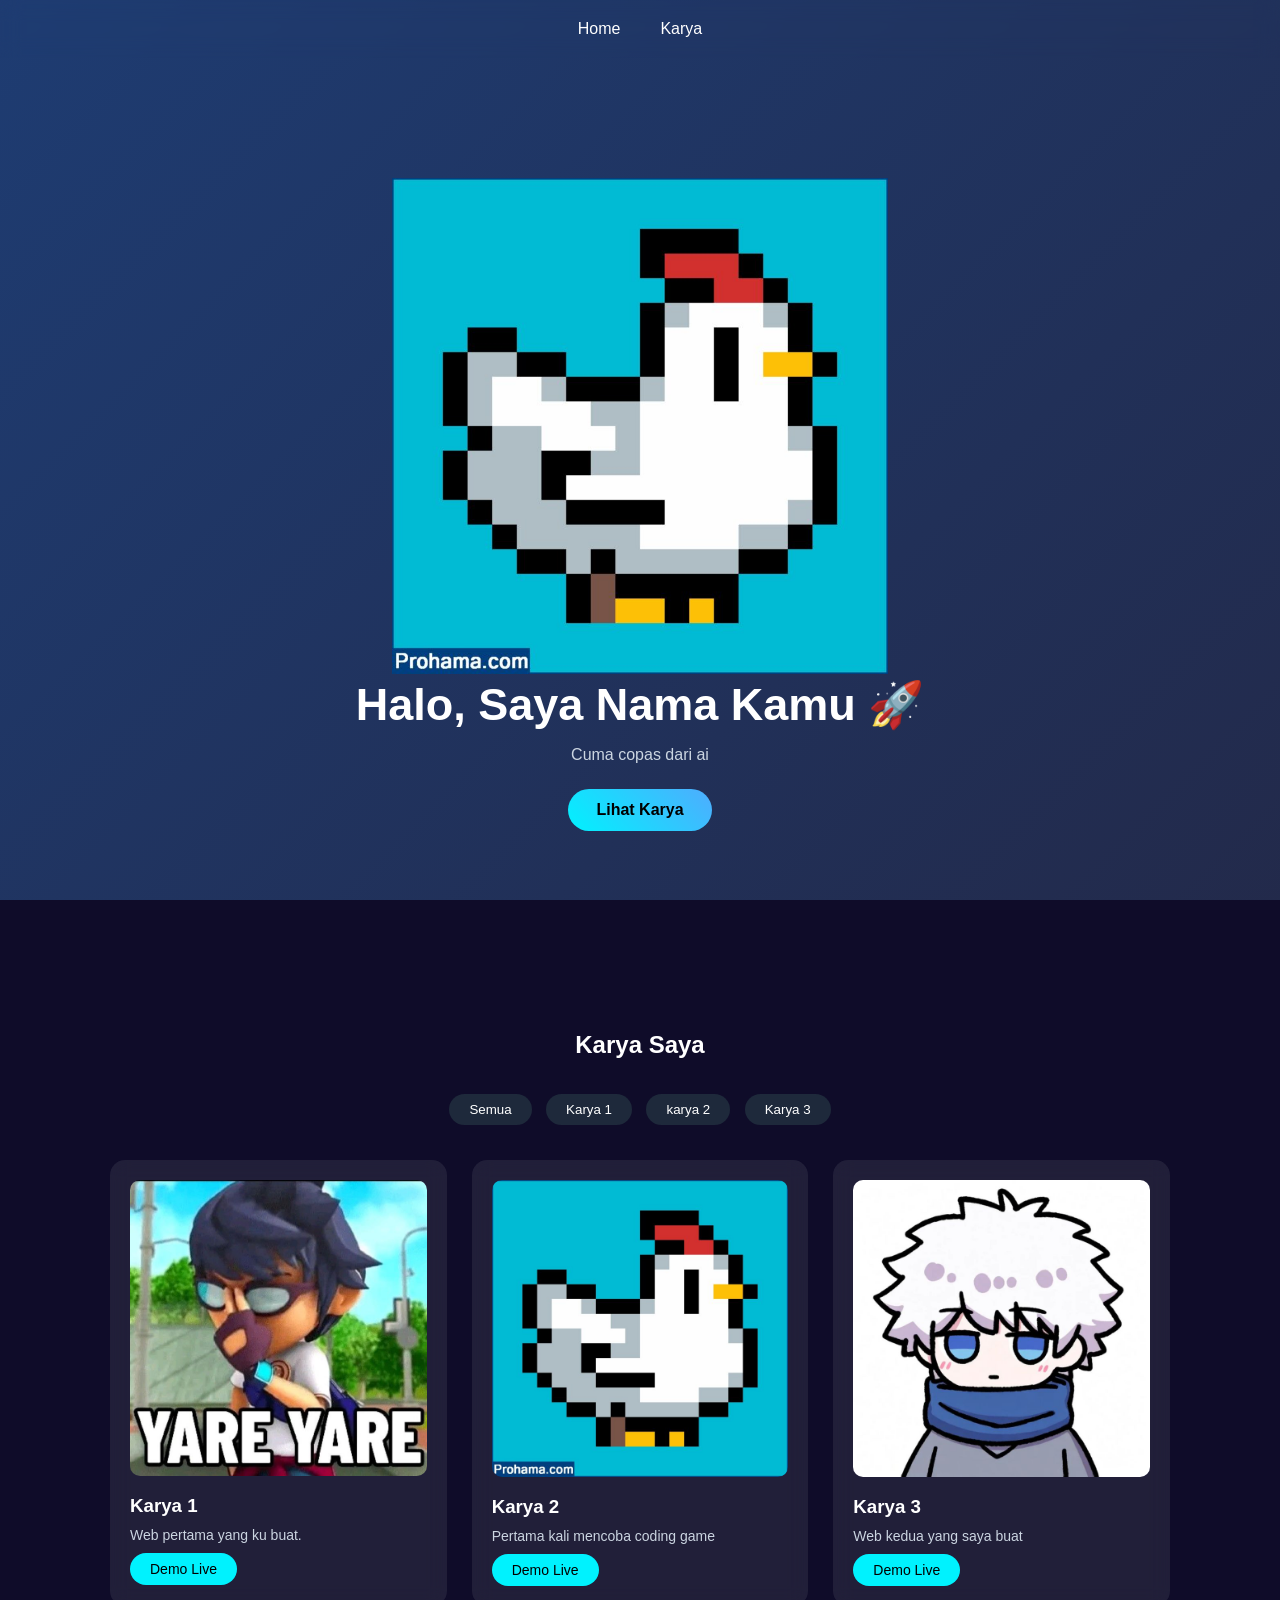
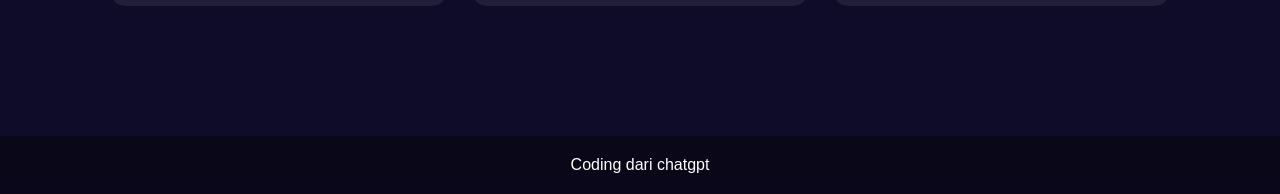
==== profil/index.html @ 42c7dd25 "tambah ucapan" ====
<!DOCTYPE html>
<html lang="en">
<head>
<meta charset="UTF-8">
<meta name="viewport" content="width=device-width, initial-scale=1.0">
<title>Portfolio Startup</title>

<link rel="icon" type="image/png" href="../../../../Downloads/images.png">

<link rel="stylesheet" href="style.css">
</head>

<body>

<nav>
<a href="#home">Home</a>
<a href="#portfolio">Karya</a>
</nav>

<section class="hero" id="home">

    <img src="chiken_2_p2-768x768.jpg" width="40%" alt="ayam">
<h1>Halo, Saya Nama Kamu 🚀</h1>
<p>Cuma copas dari ai</p>
<a href="#portfolio" class="btn">Lihat Karya</a>
</section>

<section class="portfolio" id="portfolio">
<h2>Karya Saya</h2>

<div class="filter-buttons">
<button onclick="filterProject('all')">Semua</button>
<button onclick="filterProject('web')">Karya 1</button>
<button onclick="filterProject('game')">karya 2</button>
<button onclick="filterProject('design')">Karya 3</button>
</div>

<div class="project-grid">

<div class="project-card web">
<img src="download (10).jpg">
<h3>Karya 1</h3>
<p>Web pertama yang ku buat.</p>
<a href="html_basic_01/index1.html" class="demo-btn">Demo Live</a>
</div>

<div class="project-card game">
<img src="chiken_2_p2-768x768.jpg">
<h3>Karya 2</h3>
<p>Pertama kali mencoba coding game</p>
<a href="html_basic_02/game.html" class="demo-btn">Demo Live</a>
</div>

<div class="project-card design">
<img src="[500] avatar 𓂃꙳⋆.jpg">
<h3>Karya 3</h3>
<p>Web kedua yang saya buat</p>
<a href="html_basic_02/index2.html" class="demo-btn">Demo Live</a>
</div>

</div>
</section>

<footer>
Coding dari chatgpt
</footer>

<script>

/* 🎬 Scroll Animation */
const cards = document.querySelectorAll('.project-card');

window.addEventListener('scroll', () => {
cards.forEach(card => {
const rect = card.getBoundingClientRect();
if(rect.top < window.innerHeight - 100){
card.classList.add('show');
}
});
});

/* 🖼 Filter */
function filterProject(category){
const projects = document.querySelectorAll('.project-card');

projects.forEach(project=>{
project.style.display='none';
if(category === 'all' || project.classList.contains(category)){
project.style.display='block';
}
});
}

</script>

</body>
</html>
---- profil/style.css ----
*{
margin:0;
padding:0;
box-sizing:border-box;
font-family: 'Segoe UI', sans-serif;
scroll-behavior:smooth;
}

body{
color:white;
background:#0f0c29;
overflow-x:hidden;
}

/* 🌈 Animated Gradient Background */
body::before{
content:"";
position:fixed;
top:0;
left:0;
width:100%;
height:100%;
background:linear-gradient(-45deg,#0f0c29,#302b63,#24243e,#1e3c72);
background-size:400% 400%;
animation:gradientMove 12s ease infinite;
z-index:-1;
}

@keyframes gradientMove{
0%{background-position:0% 50%;}
50%{background-position:100% 50%;}
100%{background-position:0% 50%;}
}

/* Navbar */
nav{
display:flex;
justify-content:center;
gap:40px;
padding:20px;
backdrop-filter:blur(10px);
position:sticky;
top:0;
}

nav a{
color:white;
text-decoration:none;
font-weight:500;
transition:0.3s;
}

nav a:hover{
color:#00f2fe;
}

/* Hero */
.hero{
text-align:center;
padding:120px 20px;
}

.hero h1{
font-size:45px;
}

.hero p{
margin-top:15px;
color:#cbd5e1;
}

.btn{
display:inline-block;
margin-top:25px;
padding:12px 28px;
background:linear-gradient(45deg,#00f2fe,#4facfe);
border:none;
color:black;
border-radius:30px;
text-decoration:none;
font-weight:bold;
transition:0.3s;
cursor:pointer;
}

.btn:hover{
transform:scale(1.05);
}

/* Portfolio */
.portfolio{
padding:80px 20px;
max-width:1100px;
margin:auto;
}

.portfolio h2{
text-align:center;
margin-bottom:30px;
}

/* Filter Buttons */
.filter-buttons{
text-align:center;
margin-bottom:30px;
}

.filter-buttons button{
margin:5px;
padding:8px 20px;
border:none;
border-radius:20px;
cursor:pointer;
background:#1e293b;
color:white;
}

.filter-buttons button:hover{
background:#00f2fe;
color:black;
}

/* Grid */
.project-grid{
display:grid;
grid-template-columns:repeat(auto-fit,minmax(250px,1fr));
gap:25px;
}

.project-card{
background:rgba(255,255,255,0.08);
padding:20px;
border-radius:15px;
backdrop-filter:blur(10px);
transition:0.5s;
opacity:0;
transform:translateY(50px);
}

.project-card.show{
opacity:1;
transform:translateY(0);
}

.project-card:hover{
transform:translateY(-10px);
}

.project-card img{
width:100%;
border-radius:10px;
}

.project-card h3{
margin-top:15px;
}

.project-card p{
font-size:14px;
margin:10px 0;
color:#cbd5e1;
}

.demo-btn{
display:inline-block;
padding:8px 20px;
background:#00f2fe;
color:black;
border-radius:20px;
text-decoration:none;
font-size:14px;
}

/* Footer */
footer{
text-align:center;
padding:20px;
margin-top:50px;
background:rgba(0,0,0,0.4);
}
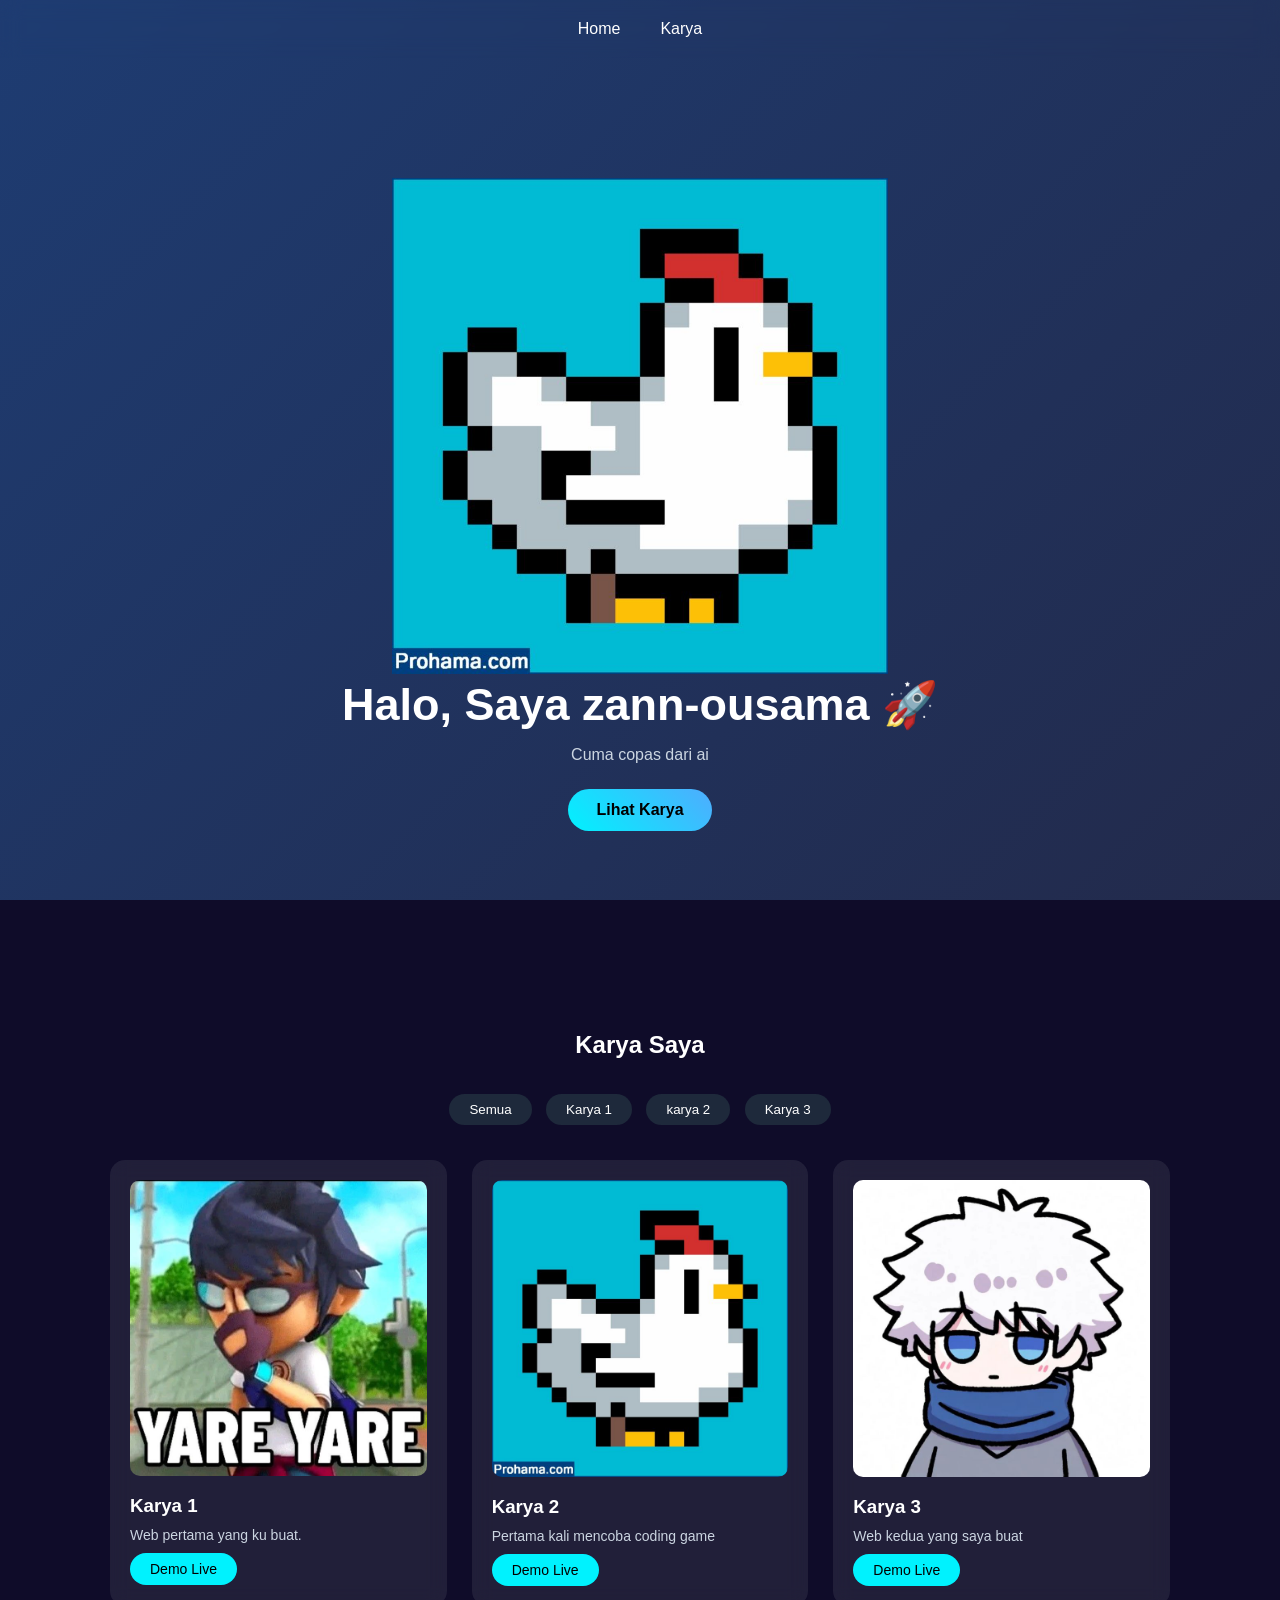
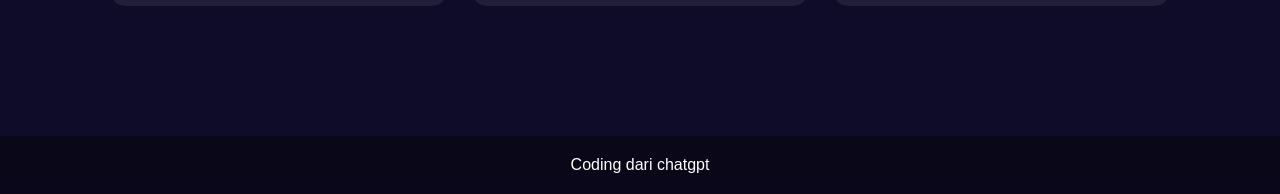
==== commit a1dbccb9: "yes sir" ====
--- a/profil/index.html
+++ b/profil/index.html
@@ -20,7 +20,7 @@
 <section class="hero" id="home">
 
     <img src="chiken_2_p2-768x768.jpg" width="40%" alt="ayam">
-<h1>Halo, Saya Nama Kamu 🚀</h1>
+<h1>Halo, Saya zann-ousama 🚀</h1>
 <p>Cuma copas dari ai</p>
 <a href="#portfolio" class="btn">Lihat Karya</a>
 </section>
@@ -41,21 +41,21 @@
 <img src="download (10).jpg">
 <h3>Karya 1</h3>
 <p>Web pertama yang ku buat.</p>
-<a href="html_basic_01/index1.html" class="demo-btn">Demo Live</a>
+<a href="/html_basic_01/index1.html" class="demo-btn">Demo Live</a>
 </div>
 
 <div class="project-card game">
 <img src="chiken_2_p2-768x768.jpg">
 <h3>Karya 2</h3>
 <p>Pertama kali mencoba coding game</p>
-<a href="html_basic_02/game.html" class="demo-btn">Demo Live</a>
+<a href="/html_basic_02/game.html" class="demo-btn">Demo Live</a>
 </div>
 
 <div class="project-card design">
 <img src="[500] avatar 𓂃꙳⋆.jpg">
 <h3>Karya 3</h3>
 <p>Web kedua yang saya buat</p>
-<a href="html_basic_02/index2.html" class="demo-btn">Demo Live</a>
+<a href="/html_basic_02/index2.html" class="demo-btn">Demo Live</a>
 </div>
 
 </div>
